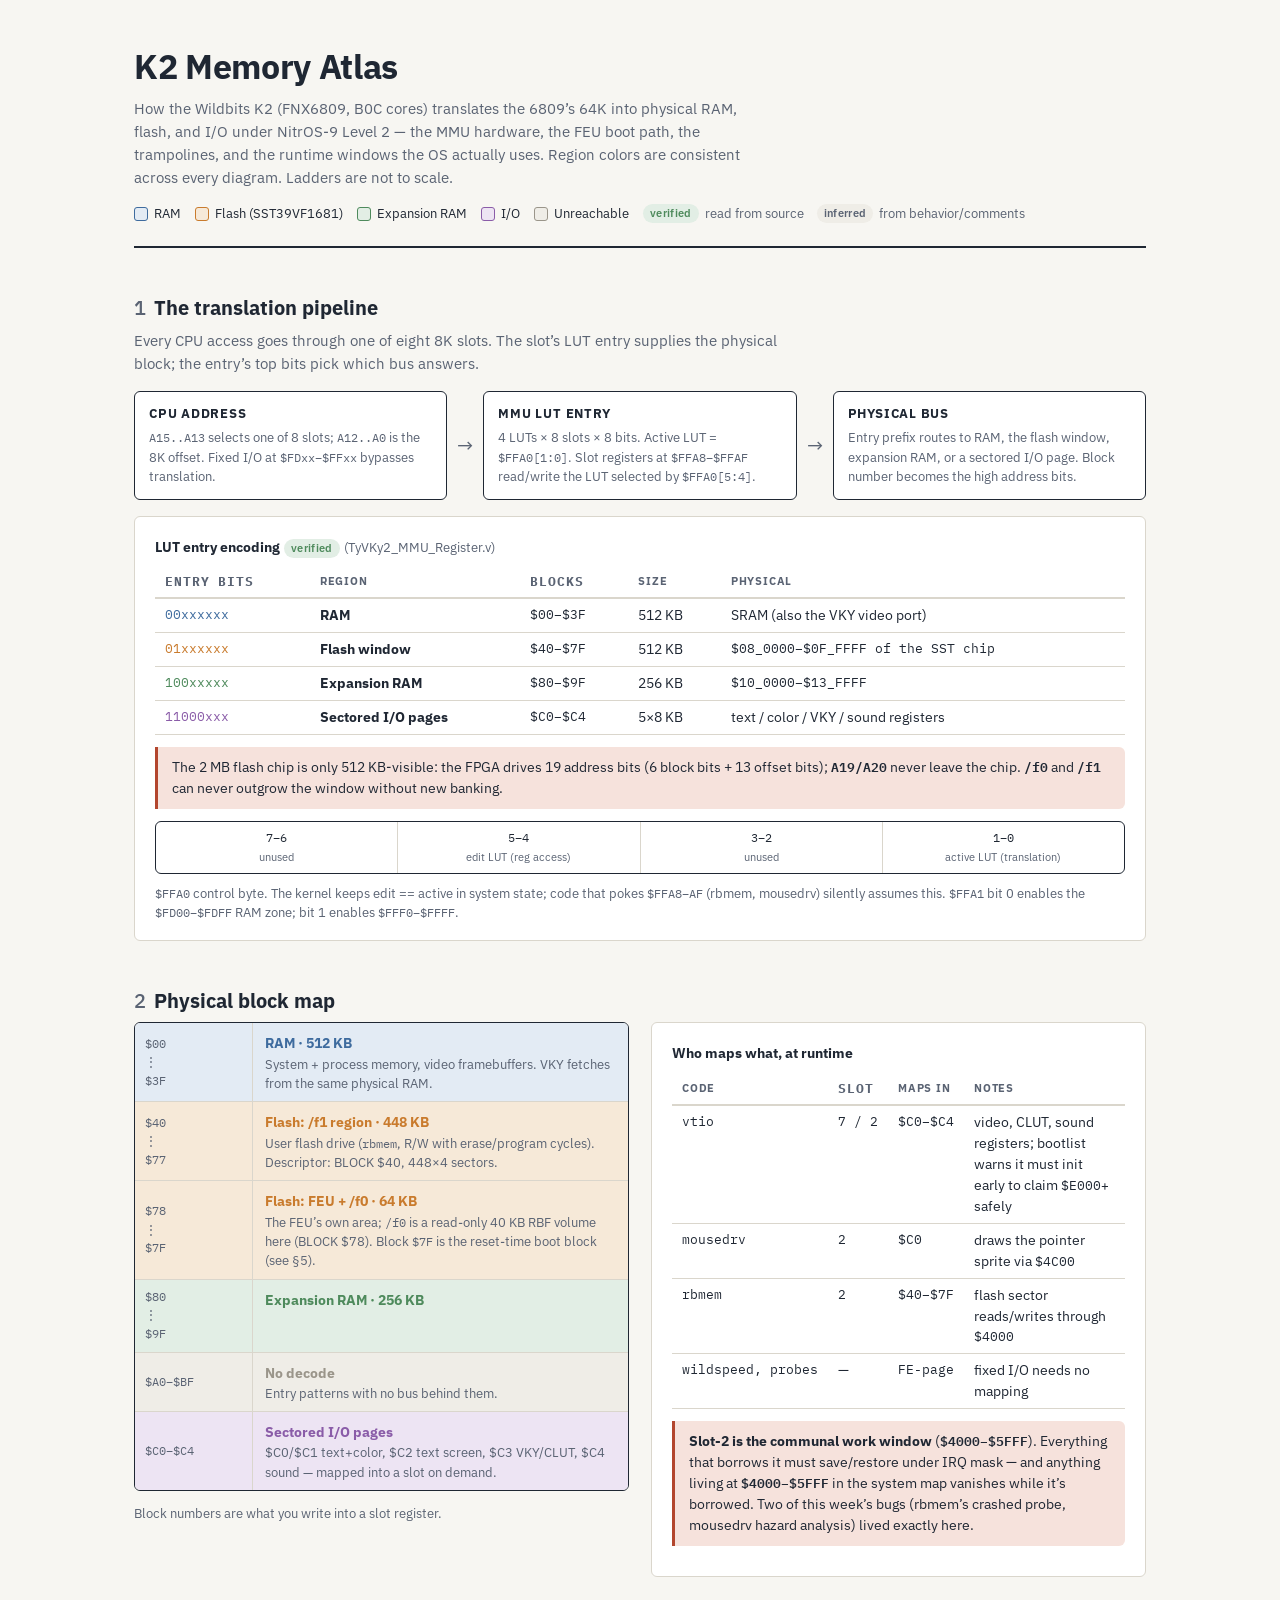
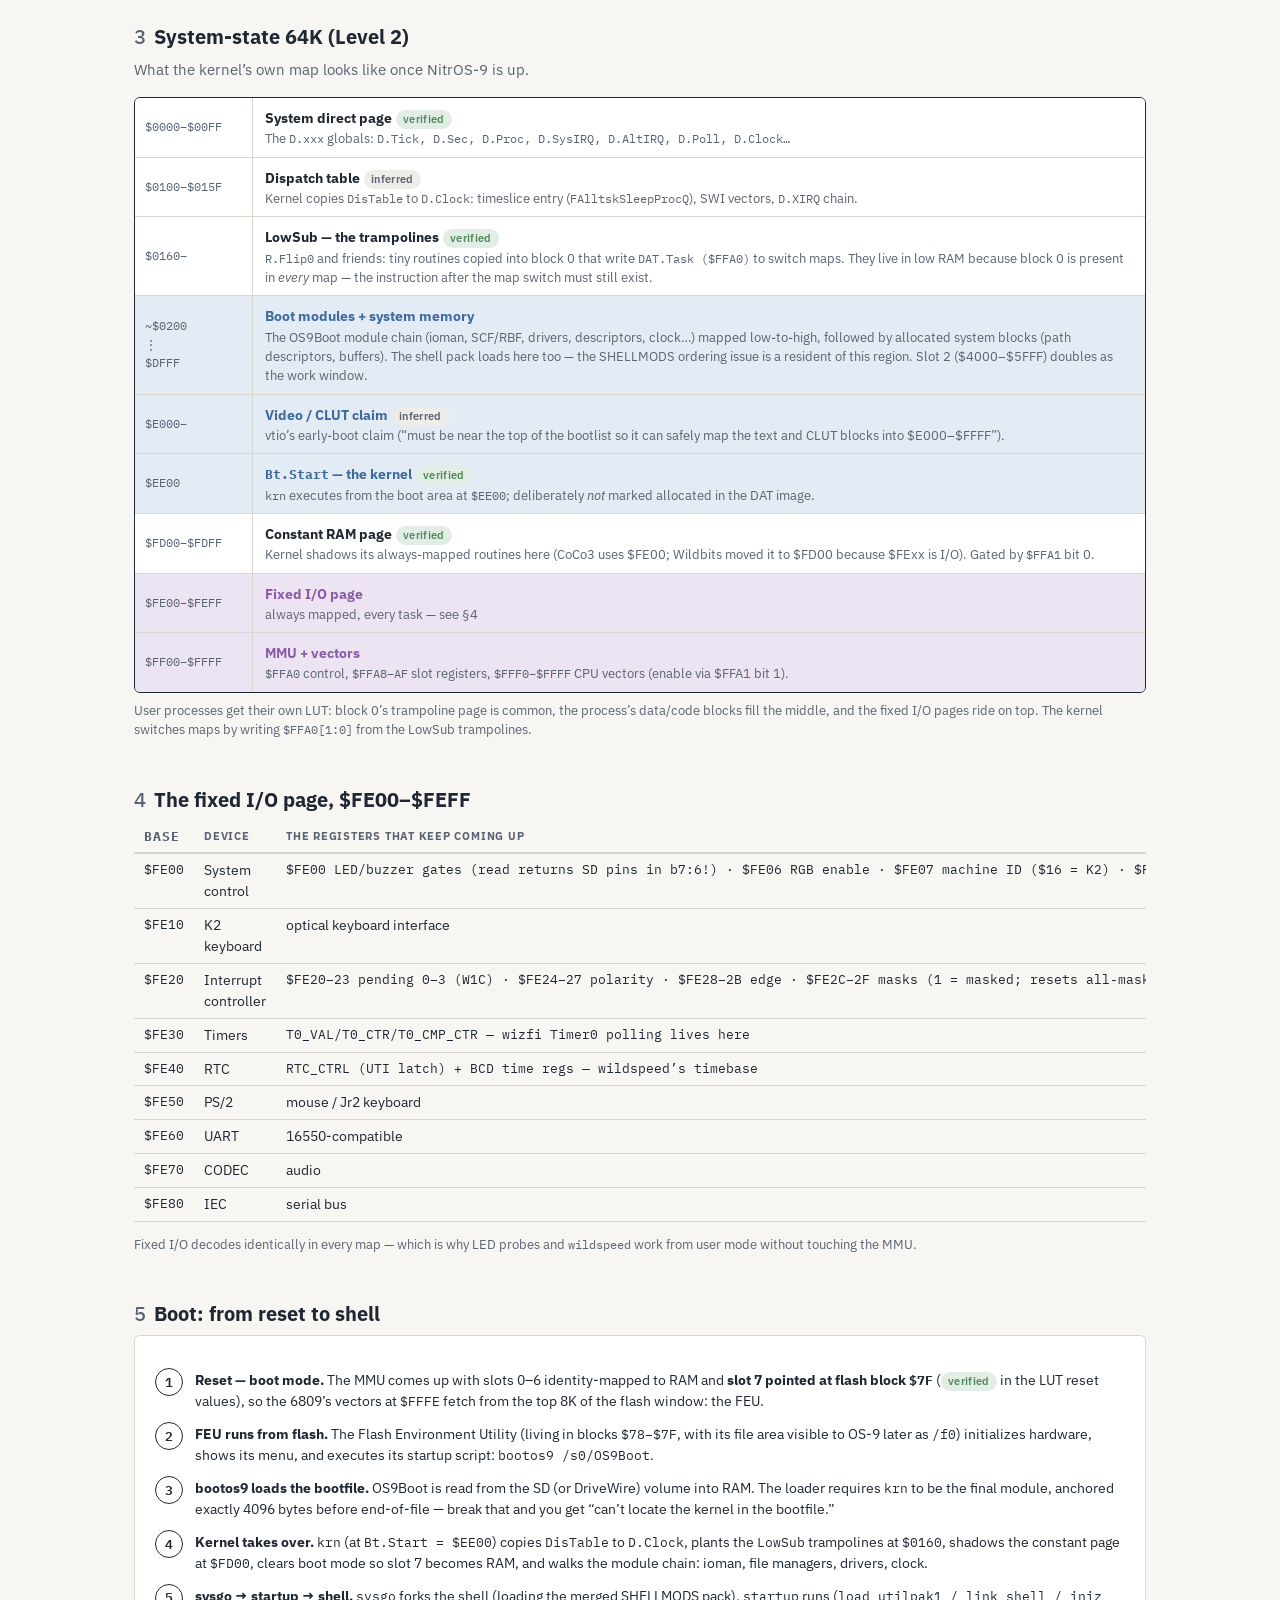
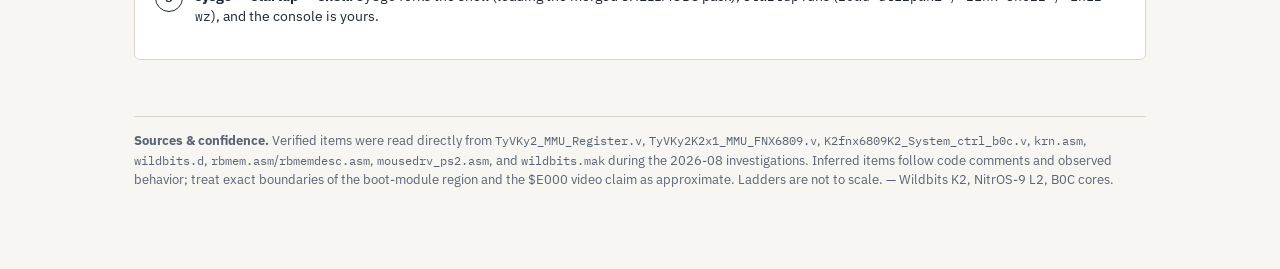
==== Docs/Wildbits K2 Memory Atlas.htm @ 14a1b194 "Initial commit" ====
<!DOCTYPE html>
<html lang="en">
<head>
<meta charset="utf-8">
<meta name="viewport" content="width=device-width, initial-scale=1">
<title>K2 Memory Atlas</title>
<link rel="stylesheet" href="https://fonts.googleapis.com/css2?family=IBM+Plex+Mono:wght@400;500;600&family=IBM+Plex+Sans:wght@400;600;700&display=swap">
</head>
<body>
<style>
:root{
  --bg:#F7F6F2; --ink:#1F2733; --ink-2:#5A6373; --line:#DAD6CC; --card:#FFFFFF;
  --ram:#3E6B9E; --ram-bg:#E3EBF4; --flash:#C97B2D; --flash-bg:#F6E9D8;
  --exram:#4E8A5C; --exram-bg:#E2EEE5; --io:#8A5CA8; --io-bg:#EDE4F3;
  --dead:#9A958A; --dead-bg:#EFEDE7; --warn:#B3462E; --warn-bg:#F6E2DC;
  --mono:'IBM Plex Mono',ui-monospace,Consolas,monospace;
  --sans:'IBM Plex Sans',system-ui,Segoe UI,sans-serif;
}
@media (prefers-color-scheme: dark){
  :root:not([data-theme="light"]){
    --bg:#15181D; --ink:#E4E1D8; --ink-2:#9AA1AD; --line:#31363F; --card:#1C2027;
    --ram:#7FA8D4; --ram-bg:#22303F; --flash:#E0A05B; --flash-bg:#3A2D1D;
    --exram:#83BC92; --exram-bg:#203225; --io:#B893D3; --io-bg:#32273D;
    --dead:#767268; --dead-bg:#232219; --warn:#E07B5F; --warn-bg:#3B241D;
  }
}
:root[data-theme="dark"]{
  --bg:#15181D; --ink:#E4E1D8; --ink-2:#9AA1AD; --line:#31363F; --card:#1C2027;
  --ram:#7FA8D4; --ram-bg:#22303F; --flash:#E0A05B; --flash-bg:#3A2D1D;
  --exram:#83BC92; --exram-bg:#203225; --io:#B893D3; --io-bg:#32273D;
  --dead:#767268; --dead-bg:#232219; --warn:#E07B5F; --warn-bg:#3B241D;
}
*{box-sizing:border-box}
body{margin:0;background:var(--bg);color:var(--ink);font-family:var(--sans);line-height:1.55;font-size:15px}
.wrap{max-width:1060px;margin:0 auto;padding:40px 24px 80px}
header{border-bottom:2px solid var(--ink);padding-bottom:18px;margin-bottom:8px}
h1{font-size:34px;margin:0 0 4px;letter-spacing:-.01em}
.sub{color:var(--ink-2);max-width:68ch;margin:0}
h2{font-size:20px;margin:44px 0 6px;text-wrap:balance}
h2 .no{font-family:var(--mono);color:var(--ink-2);font-weight:500;margin-right:8px}
.lede{color:var(--ink-2);max-width:72ch;margin:0 0 16px}
code,.m{font-family:var(--mono);font-size:.93em}
.card{background:var(--card);border:1px solid var(--line);border-radius:6px;padding:18px 20px}
.legend{display:flex;flex-wrap:wrap;gap:14px;margin:14px 0 4px;font-size:13px}
.legend span{display:inline-flex;align-items:center;gap:6px}
.sw{width:14px;height:14px;border-radius:3px;display:inline-block;border:1px solid var(--line)}
.note{font-size:12.5px;color:var(--ink-2)}
.warncall{background:var(--warn-bg);border-left:3px solid var(--warn);padding:10px 14px;border-radius:0 6px 6px 0;margin:12px 0;font-size:13.5px}
.warncall .m{font-weight:600}
table{border-collapse:collapse;width:100%;font-size:13.5px;font-variant-numeric:tabular-nums}
th{text-align:left;font-size:11px;text-transform:uppercase;letter-spacing:.07em;color:var(--ink-2);border-bottom:2px solid var(--line);padding:6px 10px}
td{border-bottom:1px solid var(--line);padding:6px 10px;vertical-align:top}
td.m,th.m{font-family:var(--mono);white-space:nowrap}
.scroll{overflow-x:auto}
/* pipeline */
.pipe{display:flex;align-items:stretch;gap:0;flex-wrap:wrap;margin:16px 0}
.pipe .stage{flex:1 1 180px;min-width:180px;background:var(--card);border:1.5px solid var(--ink);border-radius:6px;padding:12px 14px}
.pipe .stage h4{margin:0 0 4px;font-size:13px;text-transform:uppercase;letter-spacing:.06em}
.pipe .stage p{margin:0;font-size:12.5px;color:var(--ink-2)}
.pipe .arrow{align-self:center;padding:0 10px;font-size:20px;color:var(--ink-2)}
/* memory ladders */
.ladder{display:flex;flex-direction:column;border:1.5px solid var(--ink);border-radius:6px;overflow:hidden}
.seg{display:flex;align-items:stretch;border-top:1px solid var(--line)}
.seg:first-child{border-top:none}
.seg .addr{font-family:var(--mono);font-size:12px;width:118px;flex:0 0 118px;padding:8px 10px;border-right:1px solid var(--line);color:var(--ink-2);display:flex;flex-direction:column;justify-content:center}
.seg .body{flex:1;padding:8px 12px}
.seg .body b{font-size:13.5px}
.seg .body .d{font-size:12.5px;color:var(--ink-2)}
.seg.ram{background:var(--ram-bg)} .seg.ram b{color:var(--ram)}
.seg.flash{background:var(--flash-bg)} .seg.flash b{color:var(--flash)}
.seg.exram{background:var(--exram-bg)} .seg.exram b{color:var(--exram)}
.seg.io{background:var(--io-bg)} .seg.io b{color:var(--io)}
.seg.dead{background:var(--dead-bg)} .seg.dead b{color:var(--dead)}
.seg.plain{background:var(--card)}
.tall{min-height:74px}.mid{min-height:54px}
.cols{display:grid;grid-template-columns:1fr 1fr;gap:22px}
@media (max-width:820px){.cols{grid-template-columns:1fr}}
/* bit box */
.bits{display:flex;border:1.5px solid var(--ink);border-radius:6px;overflow:hidden;font-family:var(--mono);font-size:12px;text-align:center;margin:10px 0}
.bits div{flex:1;padding:7px 4px;border-left:1px solid var(--line)}
.bits div:first-child{border-left:none}
.bits .lab{display:block;font-family:var(--sans);font-size:10.5px;color:var(--ink-2);margin-top:2px}
.tagv{display:inline-block;padding:1px 7px;border-radius:10px;font-size:11px;font-weight:600;letter-spacing:.03em}
.tv{background:var(--exram-bg);color:var(--exram)}
.ti{background:var(--dead-bg);color:var(--ink-2)}
footer{margin-top:56px;border-top:1px solid var(--line);padding-top:14px;font-size:12.5px;color:var(--ink-2)}
.steps{counter-reset:s;display:flex;flex-direction:column;gap:10px;margin:14px 0}
.step{display:flex;gap:12px}
.step::before{counter-increment:s;content:counter(s);font-family:var(--mono);font-weight:600;flex:0 0 26px;height:26px;border:1.5px solid var(--ink);border-radius:50%;display:flex;align-items:center;justify-content:center;font-size:13px}
.step p{margin:2px 0 0;font-size:13.5px}
</style>

<div class="wrap">
<header>
  <h1>K2 Memory Atlas</h1>
  <p class="sub">How the Wildbits K2 (FNX6809, B0C cores) translates the 6809&rsquo;s 64K into
  physical RAM, flash, and I/O under NitrOS-9 Level 2 &mdash; the MMU hardware, the FEU boot path,
  the trampolines, and the runtime windows the OS actually uses. Region colors are consistent
  across every diagram. Ladders are not to scale.</p>
  <div class="legend">
    <span><i class="sw" style="background:var(--ram-bg);border-color:var(--ram)"></i>RAM</span>
    <span><i class="sw" style="background:var(--flash-bg);border-color:var(--flash)"></i>Flash (SST39VF1681)</span>
    <span><i class="sw" style="background:var(--exram-bg);border-color:var(--exram)"></i>Expansion RAM</span>
    <span><i class="sw" style="background:var(--io-bg);border-color:var(--io)"></i>I/O</span>
    <span><i class="sw" style="background:var(--dead-bg);border-color:var(--dead)"></i>Unreachable</span>
    <span class="note"><span class="tagv tv">verified</span> read from source&ensp;<span class="tagv ti">inferred</span> from behavior/comments</span>
  </div>
</header>

<h2><span class="no">1</span>The translation pipeline</h2>
<p class="lede">Every CPU access goes through one of eight 8K slots. The slot&rsquo;s LUT entry
supplies the physical block; the entry&rsquo;s top bits pick which bus answers.</p>
<div class="pipe">
  <div class="stage"><h4>CPU address</h4><p><span class="m">A15..A13</span> selects one of 8 slots;
  <span class="m">A12..A0</span> is the 8K offset. Fixed I/O at <span class="m">$FDxx&ndash;$FFxx</span> bypasses translation.</p></div>
  <div class="arrow">&rarr;</div>
  <div class="stage"><h4>MMU LUT entry</h4><p>4 LUTs &times; 8 slots &times; 8 bits. Active LUT =
  <span class="m">$FFA0[1:0]</span>. Slot registers at <span class="m">$FFA8&ndash;$FFAF</span> read/write the LUT
  selected by <span class="m">$FFA0[5:4]</span>.</p></div>
  <div class="arrow">&rarr;</div>
  <div class="stage"><h4>Physical bus</h4><p>Entry prefix routes to RAM, the flash window,
  expansion RAM, or a sectored I/O page. Block number becomes the high address bits.</p></div>
</div>

<div class="card">
  <b style="font-size:13.5px">LUT entry encoding</b> <span class="tagv tv">verified</span>
  <span class="note">(TyVKy2_MMU_Register.v)</span>
  <div class="scroll"><table style="margin-top:8px">
    <tr><th class="m">entry bits</th><th>region</th><th class="m">blocks</th><th>size</th><th>physical</th></tr>
    <tr><td class="m" style="color:var(--ram)">00xxxxxx</td><td><b>RAM</b></td><td class="m">$00&ndash;$3F</td><td>512&nbsp;KB</td><td>SRAM (also the VKY video port)</td></tr>
    <tr><td class="m" style="color:var(--flash)">01xxxxxx</td><td><b>Flash window</b></td><td class="m">$40&ndash;$7F</td><td>512&nbsp;KB</td><td class="m">$08_0000&ndash;$0F_FFFF of the SST chip</td></tr>
    <tr><td class="m" style="color:var(--exram)">100xxxxx</td><td><b>Expansion RAM</b></td><td class="m">$80&ndash;$9F</td><td>256&nbsp;KB</td><td class="m">$10_0000&ndash;$13_FFFF</td></tr>
    <tr><td class="m" style="color:var(--io)">11000xxx</td><td><b>Sectored I/O pages</b></td><td class="m">$C0&ndash;$C4</td><td>5&times;8&nbsp;KB</td><td>text / color / VKY / sound registers</td></tr>
  </table></div>
  <div class="warncall">The 2&nbsp;MB flash chip is only 512&nbsp;KB-visible: the FPGA drives
  19 address bits (6 block bits + 13 offset bits); <span class="m">A19/A20</span> never leave the chip.
  <span class="m">/f0</span> and <span class="m">/f1</span> can never outgrow the window without new banking.</div>
  <div class="bits">
    <div>7&ndash;6<span class="lab">unused</span></div>
    <div>5&ndash;4<span class="lab">edit LUT (reg access)</span></div>
    <div>3&ndash;2<span class="lab">unused</span></div>
    <div>1&ndash;0<span class="lab">active LUT (translation)</span></div>
  </div>
  <p class="note" style="margin:2px 0 0"><span class="m">$FFA0</span> control byte. The kernel keeps
  edit == active in system state; code that pokes <span class="m">$FFA8&ndash;AF</span> (rbmem, mousedrv)
  silently assumes this. <span class="m">$FFA1</span> bit&nbsp;0 enables the <span class="m">$FD00&ndash;$FDFF</span> RAM
  zone; bit&nbsp;1 enables <span class="m">$FFF0&ndash;$FFFF</span>.</p>
</div>

<h2><span class="no">2</span>Physical block map</h2>
<div class="cols">
  <div>
    <div class="ladder">
      <div class="seg ram tall"><div class="addr">$00<br>&vellip;<br>$3F</div>
        <div class="body"><b>RAM &middot; 512 KB</b>
        <div class="d">System + process memory, video framebuffers. VKY fetches from the same physical RAM.</div></div></div>
      <div class="seg flash"><div class="addr">$40<br>&vellip;<br>$77</div>
        <div class="body"><b>Flash: /f1 region &middot; 448 KB</b>
        <div class="d">User flash drive (<span class="m">rbmem</span>, R/W with erase/program cycles). Descriptor: BLOCK $40, 448&times;4 sectors.</div></div></div>
      <div class="seg flash"><div class="addr">$78<br>&vellip;<br>$7F</div>
        <div class="body"><b>Flash: FEU + /f0 &middot; 64 KB</b>
        <div class="d">The FEU&rsquo;s own area; <span class="m">/f0</span> is a read-only 40&nbsp;KB RBF volume here (BLOCK $78).
        Block <span class="m">$7F</span> is the reset-time boot block (see &sect;5).</div></div></div>
      <div class="seg exram mid"><div class="addr">$80<br>&vellip;<br>$9F</div>
        <div class="body"><b>Expansion RAM &middot; 256 KB</b></div></div>
      <div class="seg dead"><div class="addr">$A0&ndash;$BF</div>
        <div class="body"><b>No decode</b><div class="d">Entry patterns with no bus behind them.</div></div></div>
      <div class="seg io"><div class="addr">$C0&ndash;$C4</div>
        <div class="body"><b>Sectored I/O pages</b>
        <div class="d">$C0/$C1 text+color, $C2 text screen, $C3 VKY/CLUT, $C4 sound &mdash; mapped into a slot on demand.</div></div></div>
    </div>
    <p class="note">Block numbers are what you write into a slot register.</p>
  </div>
  <div>
    <div class="card">
      <b style="font-size:13.5px">Who maps what, at runtime</b>
      <div class="scroll"><table style="margin-top:8px">
        <tr><th>Code</th><th class="m">slot</th><th>maps in</th><th>Notes</th></tr>
        <tr><td class="m">vtio</td><td class="m">7 / 2</td><td class="m">$C0&ndash;$C4</td><td>video, CLUT, sound registers; bootlist warns it must init early to claim <span class="m">$E000+</span> safely</td></tr>
        <tr><td class="m">mousedrv</td><td class="m">2</td><td class="m">$C0</td><td>draws the pointer sprite via <span class="m">$4C00</span></td></tr>
        <tr><td class="m">rbmem</td><td class="m">2</td><td class="m">$40&ndash;$7F</td><td>flash sector reads/writes through <span class="m">$4000</span></td></tr>
        <tr><td class="m">wildspeed, probes</td><td>&mdash;</td><td class="m">FE-page</td><td>fixed I/O needs no mapping</td></tr>
      </table></div>
      <div class="warncall"><b>Slot-2 is the communal work window</b> (<span class="m">$4000&ndash;$5FFF</span>).
      Everything that borrows it must save/restore under IRQ mask &mdash; and anything living at
      <span class="m">$4000&ndash;$5FFF</span> in the system map vanishes while it&rsquo;s borrowed. Two of this
      week&rsquo;s bugs (rbmem&rsquo;s crashed probe, mousedrv hazard analysis) lived exactly here.</div>
    </div>
  </div>
</div>

<h2><span class="no">3</span>System-state 64K (Level 2)</h2>
<p class="lede">What the kernel&rsquo;s own map looks like once NitrOS-9 is up.</p>
<div class="ladder">
  <div class="seg plain"><div class="addr">$0000&ndash;$00FF</div>
    <div class="body"><b>System direct page</b> <span class="tagv tv">verified</span>
    <div class="d">The <span class="m">D.xxx</span> globals: <span class="m">D.Tick, D.Sec, D.Proc, D.SysIRQ, D.AltIRQ, D.Poll, D.Clock&hellip;</span></div></div></div>
  <div class="seg plain"><div class="addr">$0100&ndash;$015F</div>
    <div class="body"><b>Dispatch table</b> <span class="tagv ti">inferred</span>
    <div class="d">Kernel copies <span class="m">DisTable</span> to <span class="m">D.Clock</span>: timeslice entry
    (<span class="m">FAlltskSleepProcQ</span>), SWI vectors, <span class="m">D.XIRQ</span> chain.</div></div></div>
  <div class="seg plain"><div class="addr">$0160&ndash;</div>
    <div class="body"><b>LowSub &mdash; the trampolines</b> <span class="tagv tv">verified</span>
    <div class="d"><span class="m">R.Flip0</span> and friends: tiny routines copied into block&nbsp;0 that write
    <span class="m">DAT.Task ($FFA0)</span> to switch maps. They live in low RAM because block&nbsp;0 is present in
    <em>every</em> map &mdash; the instruction after the map switch must still exist.</div></div></div>
  <div class="seg ram tall"><div class="addr">~$0200<br>&vellip;<br>$DFFF</div>
    <div class="body"><b>Boot modules + system memory</b>
    <div class="d">The OS9Boot module chain (ioman, SCF/RBF, drivers, descriptors, clock&hellip;) mapped low-to-high,
    followed by allocated system blocks (path descriptors, buffers). The shell pack loads here too &mdash;
    the SHELLMODS ordering issue is a resident of this region. Slot&nbsp;2 ($4000&ndash;$5FFF) doubles as the work window.</div></div></div>
  <div class="seg ram"><div class="addr">$E000&ndash;</div>
    <div class="body"><b>Video / CLUT claim</b> <span class="tagv ti">inferred</span>
    <div class="d">vtio&rsquo;s early-boot claim (&ldquo;must be near the top of the bootlist so it can safely map
    the text and CLUT blocks into $E000&ndash;$FFFF&rdquo;).</div></div></div>
  <div class="seg ram"><div class="addr">$EE00</div>
    <div class="body"><b><span class="m">Bt.Start</span> &mdash; the kernel</b> <span class="tagv tv">verified</span>
    <div class="d"><span class="m">krn</span> executes from the boot area at <span class="m">$EE00</span>; deliberately
    <em>not</em> marked allocated in the DAT image.</div></div></div>
  <div class="seg plain"><div class="addr">$FD00&ndash;$FDFF</div>
    <div class="body"><b>Constant RAM page</b> <span class="tagv tv">verified</span>
    <div class="d">Kernel shadows its always-mapped routines here (CoCo3 uses $FE00; Wildbits moved it to $FD00
    because $FExx is I/O). Gated by <span class="m">$FFA1</span> bit&nbsp;0.</div></div></div>
  <div class="seg io"><div class="addr">$FE00&ndash;$FEFF</div>
    <div class="body"><b>Fixed I/O page</b> <div class="d">always mapped, every task &mdash; see &sect;4</div></div></div>
  <div class="seg io"><div class="addr">$FF00&ndash;$FFFF</div>
    <div class="body"><b>MMU + vectors</b>
    <div class="d"><span class="m">$FFA0</span> control, <span class="m">$FFA8&ndash;AF</span> slot registers,
    <span class="m">$FFF0&ndash;$FFFF</span> CPU vectors (enable via $FFA1 bit&nbsp;1).</div></div></div>
</div>
<p class="note" style="margin-top:8px">User processes get their own LUT: block&nbsp;0&rsquo;s trampoline page
is common, the process&rsquo;s data/code blocks fill the middle, and the fixed I/O pages ride on top. The kernel
switches maps by writing <span class="m">$FFA0[1:0]</span> from the LowSub trampolines.</p>

<h2><span class="no">4</span>The fixed I/O page, $FE00&ndash;$FEFF</h2>
<div class="scroll"><table>
  <tr><th class="m">base</th><th>device</th><th>the registers that keep coming up</th></tr>
  <tr><td class="m">$FE00</td><td>System control</td><td class="m">$FE00 LED/buzzer gates (read returns SD pins in b7:6!) &middot; $FE06 RGB enable &middot; $FE07 machine ID ($16 = K2) &middot; $FE07&ndash;0F LED colors</td></tr>
  <tr><td class="m">$FE10</td><td>K2 keyboard</td><td>optical keyboard interface</td></tr>
  <tr><td class="m">$FE20</td><td>Interrupt controller</td><td class="m">$FE20&ndash;23 pending 0&ndash;3 (W1C) &middot; $FE24&ndash;27 polarity &middot; $FE28&ndash;2B edge &middot; $FE2C&ndash;2F masks (1 = masked; resets all-masked)</td></tr>
  <tr><td class="m">$FE30</td><td>Timers</td><td class="m">T0_VAL/T0_CTR/T0_CMP_CTR &mdash; wizfi Timer0 polling lives here</td></tr>
  <tr><td class="m">$FE40</td><td>RTC</td><td class="m">RTC_CTRL (UTI latch) + BCD time regs &mdash; wildspeed&rsquo;s timebase</td></tr>
  <tr><td class="m">$FE50</td><td>PS/2</td><td>mouse / Jr2 keyboard</td></tr>
  <tr><td class="m">$FE60</td><td>UART</td><td>16550-compatible</td></tr>
  <tr><td class="m">$FE70</td><td>CODEC</td><td>audio</td></tr>
  <tr><td class="m">$FE80</td><td>IEC</td><td>serial bus</td></tr>
</table></div>
<p class="note">Fixed I/O decodes identically in every map &mdash; which is why LED probes and
<span class="m">wildspeed</span> work from user mode without touching the MMU.</p>

<h2><span class="no">5</span>Boot: from reset to shell</h2>
<div class="card">
<div class="steps">
  <div class="step"><p><b>Reset &mdash; boot mode.</b> The MMU comes up with slots 0&ndash;6 identity-mapped to RAM
  and <b>slot&nbsp;7 pointed at flash block <span class="m">$7F</span></b> (<span class="tagv tv">verified</span> in the LUT reset values),
  so the 6809&rsquo;s vectors at <span class="m">$FFFE</span> fetch from the top 8K of the flash window: the FEU.</p></div>
  <div class="step"><p><b>FEU runs from flash.</b> The Flash Environment Utility (living in blocks
  <span class="m">$78&ndash;$7F</span>, with its file area visible to OS-9 later as <span class="m">/f0</span>) initializes
  hardware, shows its menu, and executes its startup script: <span class="m">bootos9 /s0/OS9Boot</span>.</p></div>
  <div class="step"><p><b>bootos9 loads the bootfile.</b> OS9Boot is read from the SD (or DriveWire) volume
  into RAM. The loader requires <span class="m">krn</span> to be the final module, anchored exactly 4096 bytes
  before end-of-file &mdash; break that and you get &ldquo;can&rsquo;t locate the kernel in the bootfile.&rdquo;</p></div>
  <div class="step"><p><b>Kernel takes over.</b> <span class="m">krn</span> (at <span class="m">Bt.Start = $EE00</span>) copies
  <span class="m">DisTable</span> to <span class="m">D.Clock</span>, plants the <span class="m">LowSub</span> trampolines at
  <span class="m">$0160</span>, shadows the constant page at <span class="m">$FD00</span>, clears boot mode so slot&nbsp;7
  becomes RAM, and walks the module chain: ioman, file managers, drivers, clock.</p></div>
  <div class="step"><p><b>sysgo &rarr; startup &rarr; shell.</b> <span class="m">sysgo</span> forks the shell
  (loading the merged SHELLMODS pack), <span class="m">startup</span> runs
  (<span class="m">load utilpak1 / link shell / iniz wz</span>), and the console is yours.</p></div>
</div>
</div>

<footer>
  <b>Sources &amp; confidence.</b> Verified items were read directly from
  <span class="m">TyVKy2_MMU_Register.v</span>, <span class="m">TyVKy2K2x1_MMU_FNX6809.v</span>,
  <span class="m">K2fnx6809K2_System_ctrl_b0c.v</span>, <span class="m">krn.asm</span>,
  <span class="m">wildbits.d</span>, <span class="m">rbmem.asm</span>/<span class="m">rbmemdesc.asm</span>,
  <span class="m">mousedrv_ps2.asm</span>, and <span class="m">wildbits.mak</span> during the 2026-08
  investigations. Inferred items follow code comments and observed behavior; treat exact boundaries
  of the boot-module region and the $E000 video claim as approximate. Ladders are not to scale.
  &mdash; Wildbits K2, NitrOS-9 L2, B0C cores.
</footer>
</div>

</body>
</html>
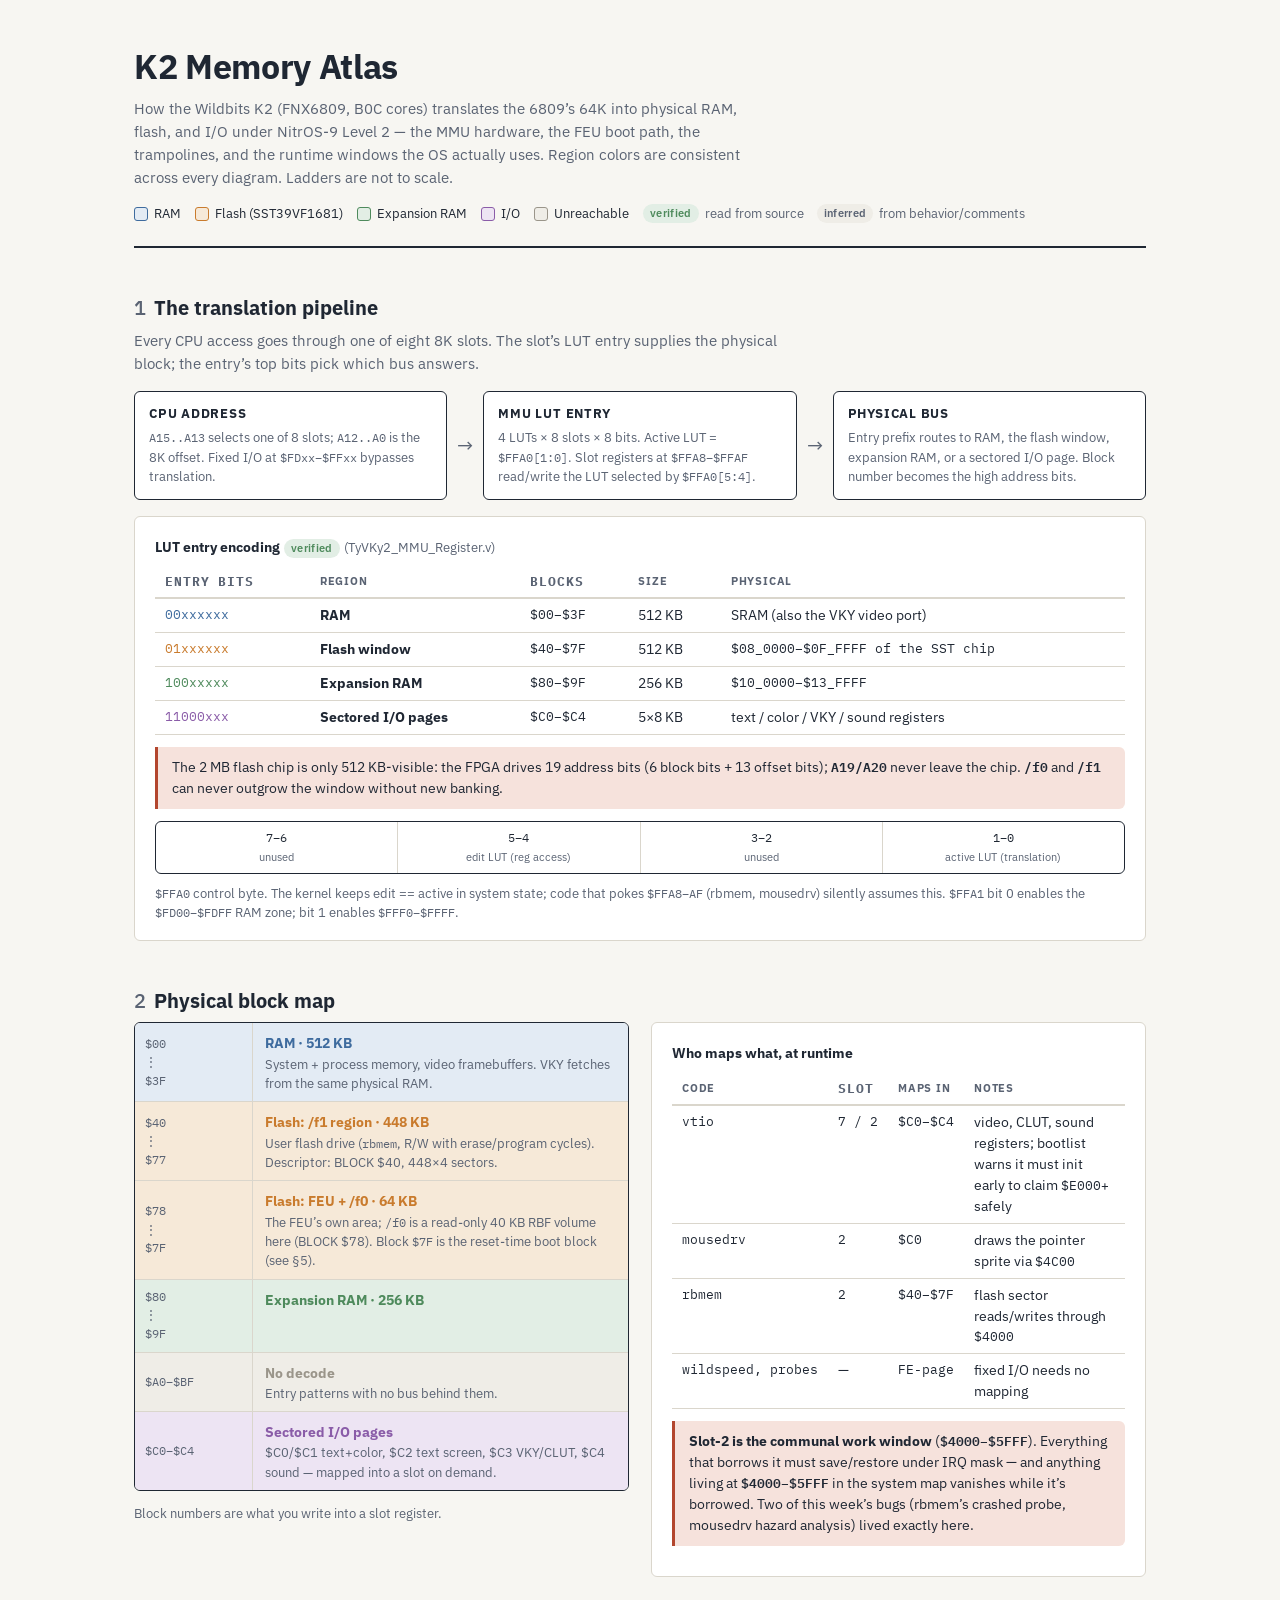
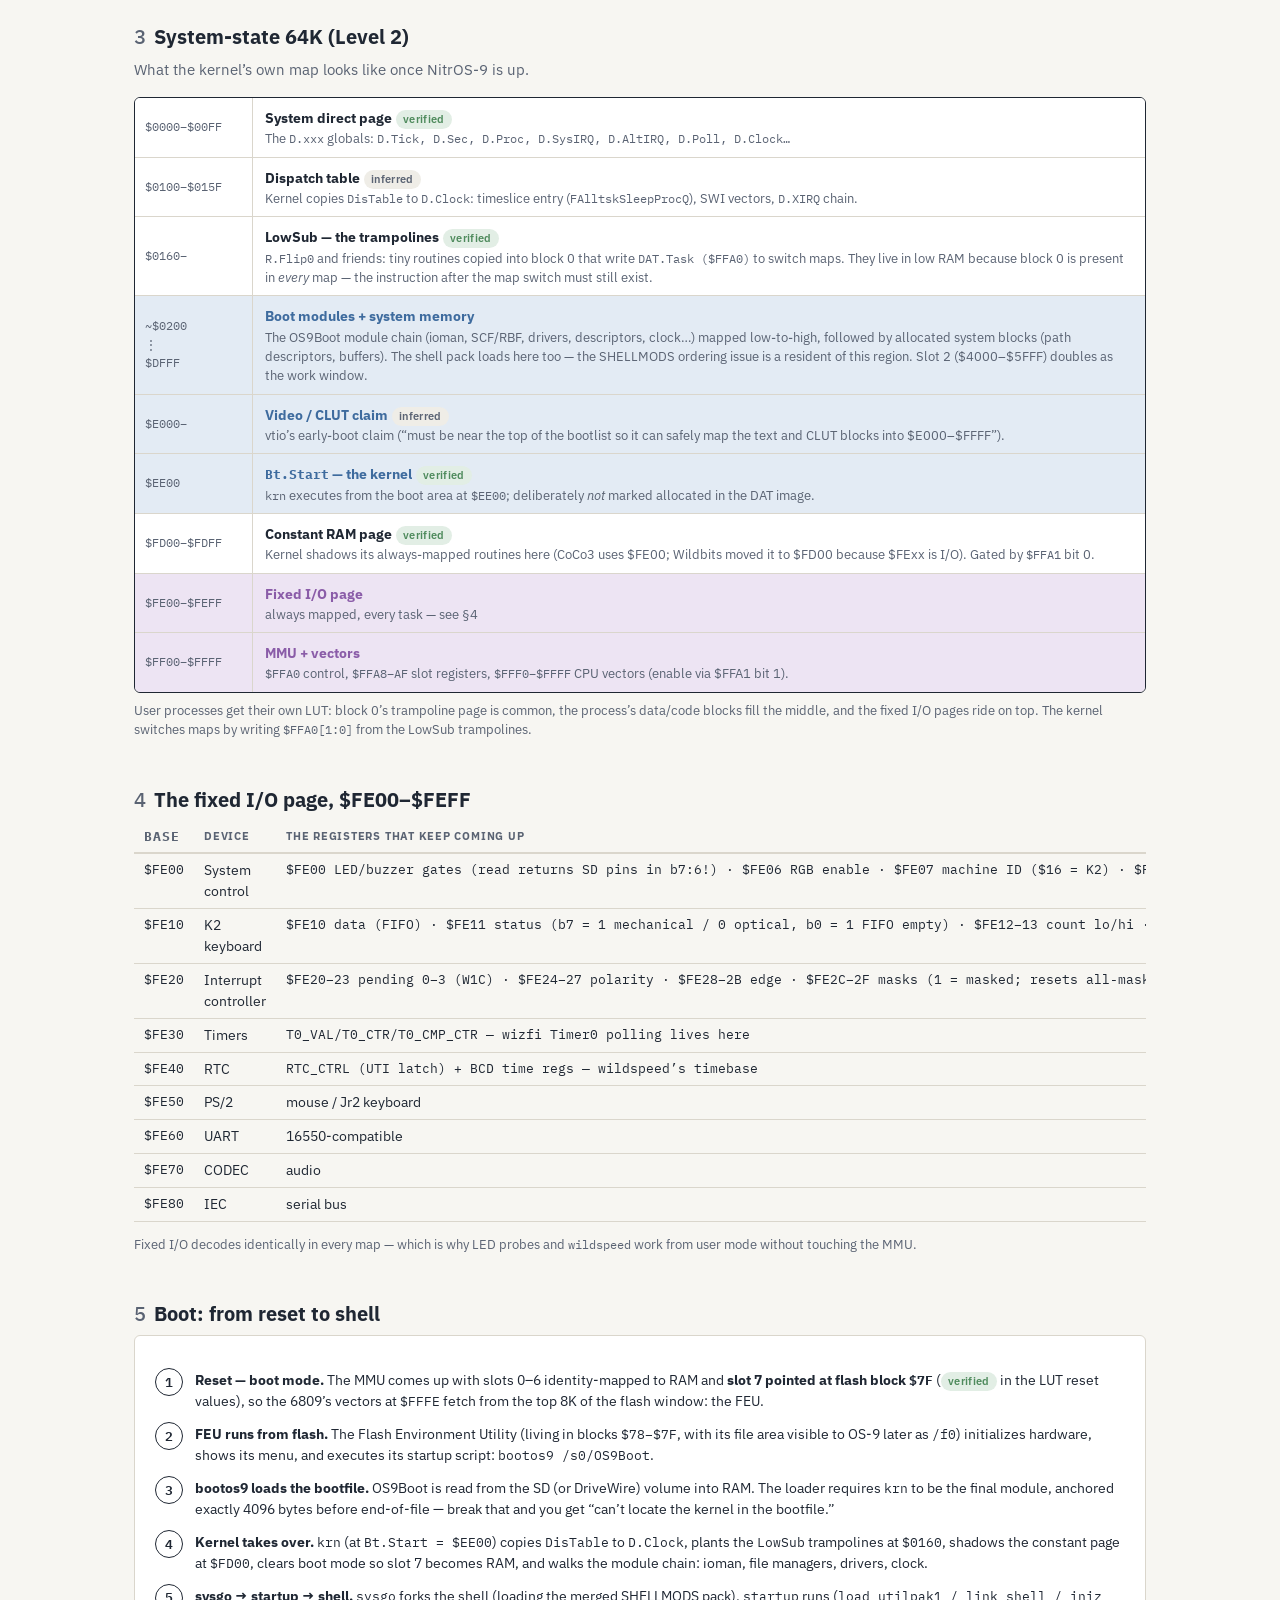
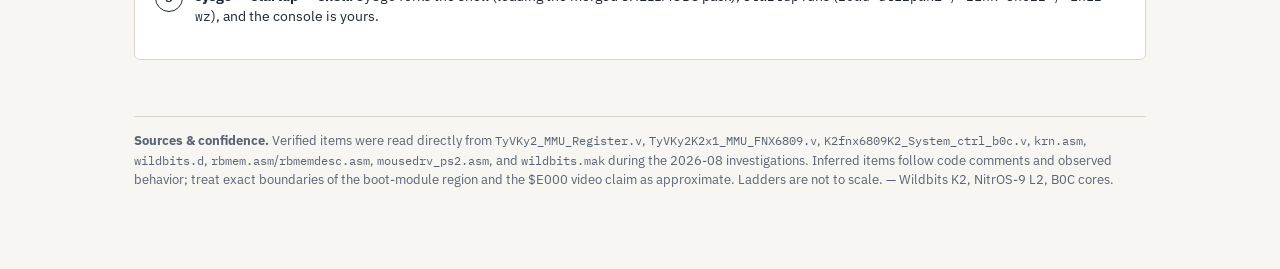
==== commit 9f892f93: "Update Wildbits K2 Memory Atlas.htm" ====
--- a/Docs/Wildbits K2 Memory Atlas.htm
+++ b/Docs/Wildbits K2 Memory Atlas.htm
@@ -233,10 +233,10 @@
 switches maps by writing <span class="m">$FFA0[1:0]</span> from the LowSub trampolines.</p>
 
 <h2><span class="no">4</span>The fixed I/O page, $FE00&ndash;$FEFF</h2>
-<div class="scroll"><table>
+<div class="scroll"><table class="fixedio">
   <tr><th class="m">base</th><th>device</th><th>the registers that keep coming up</th></tr>
   <tr><td class="m">$FE00</td><td>System control</td><td class="m">$FE00 LED/buzzer gates (read returns SD pins in b7:6!) &middot; $FE06 RGB enable &middot; $FE07 machine ID ($16 = K2) &middot; $FE07&ndash;0F LED colors</td></tr>
-  <tr><td class="m">$FE10</td><td>K2 keyboard</td><td>optical keyboard interface</td></tr>
+  <tr><td class="m">$FE10</td><td>K2 keyboard</td><td class="m">$FE10 data (FIFO) &middot; $FE11 status (b7 = 1 mechanical / 0 optical, b0 = 1 FIFO empty) &middot; $FE12&ndash;13 count lo/hi &middot; <b>typematic (rc8+)</b>: $FE14 initial delay, $FE15 repeat period, both in 60&nbsp;Hz frames (reset 30 = 500&nbsp;ms, 5 = 12&nbsp;cps); $FE16 b0 = 1 enables hardware key repeat (reset 0 = off, so older disks see stock behavior); all three read back. Write-then-readback of $FE14 is the core-support probe keydrv uses at Init; a hardware reset (wbreset, button, power) clears $FE16, a software restart does not</td></tr>
   <tr><td class="m">$FE20</td><td>Interrupt controller</td><td class="m">$FE20&ndash;23 pending 0&ndash;3 (W1C) &middot; $FE24&ndash;27 polarity &middot; $FE28&ndash;2B edge &middot; $FE2C&ndash;2F masks (1 = masked; resets all-masked)</td></tr>
   <tr><td class="m">$FE30</td><td>Timers</td><td class="m">T0_VAL/T0_CTR/T0_CMP_CTR &mdash; wizfi Timer0 polling lives here</td></tr>
   <tr><td class="m">$FE40</td><td>RTC</td><td class="m">RTC_CTRL (UTI latch) + BCD time regs &mdash; wildspeed&rsquo;s timebase</td></tr>
